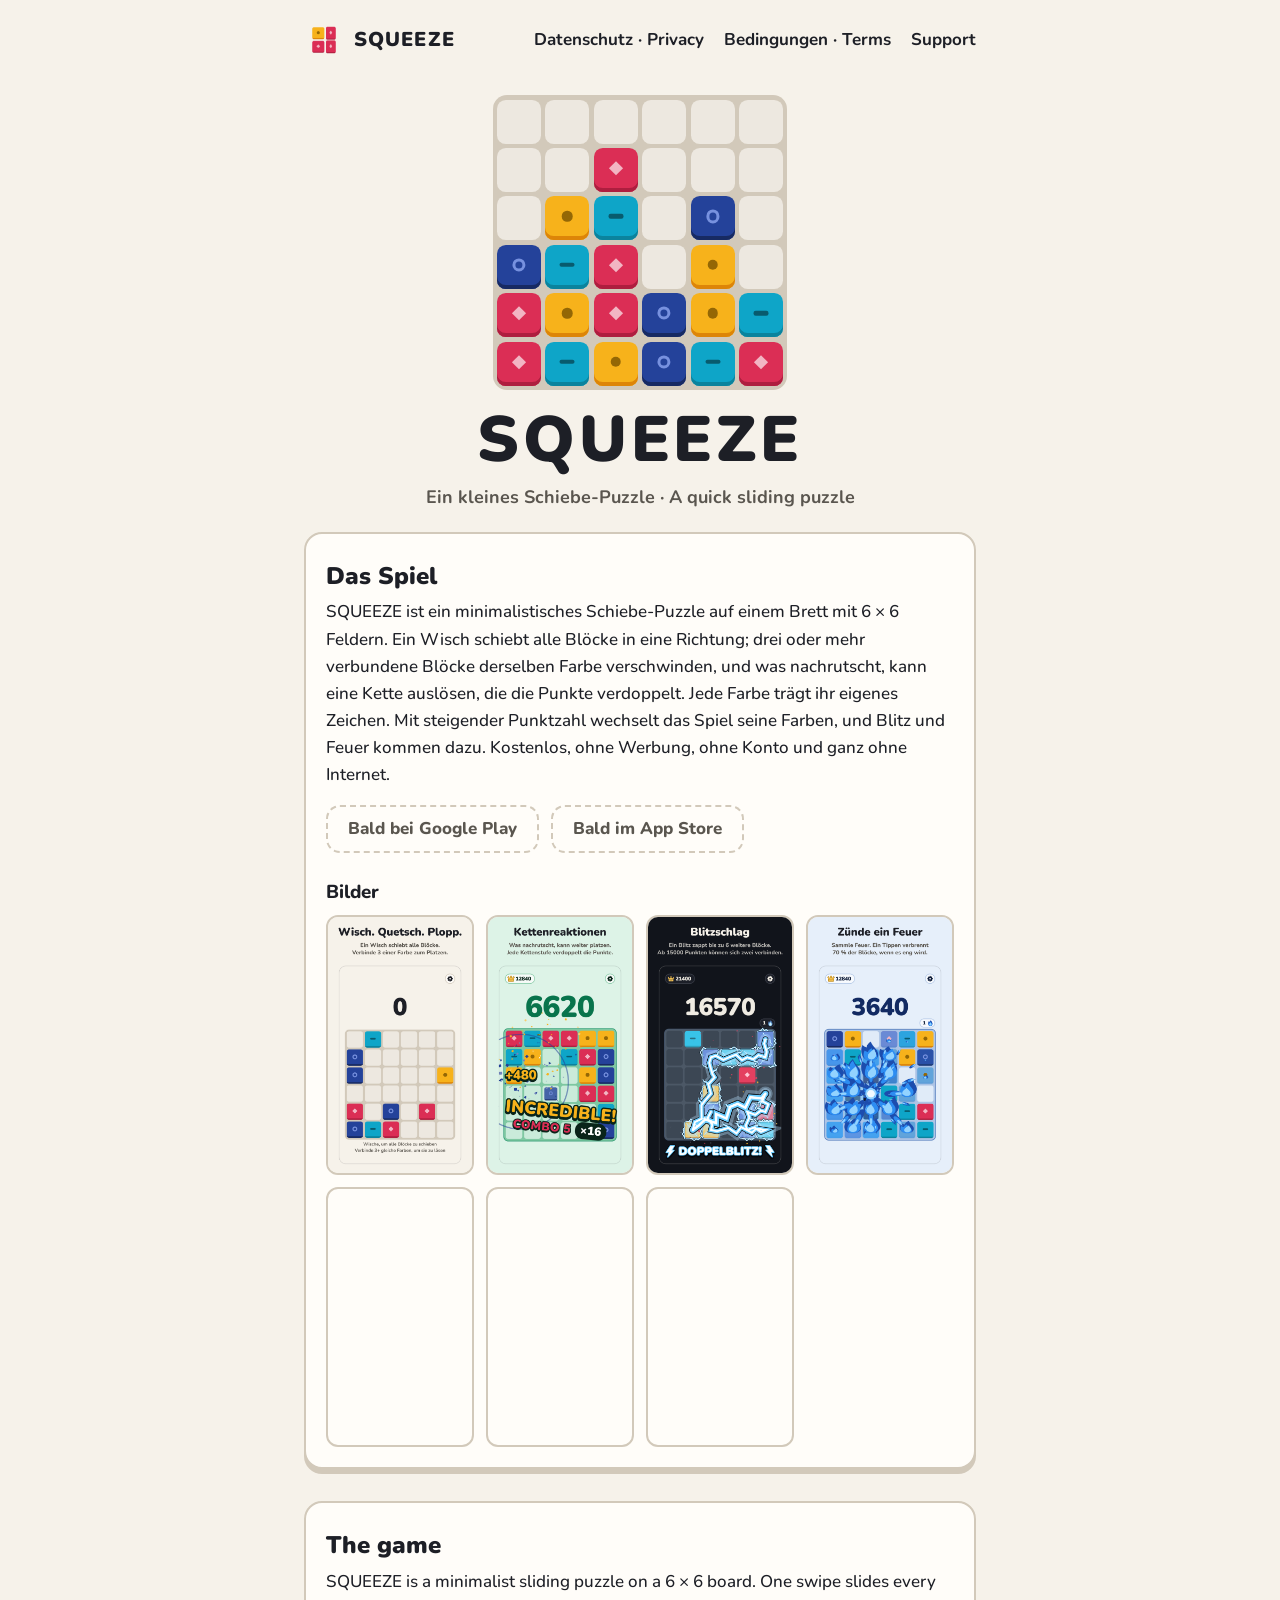
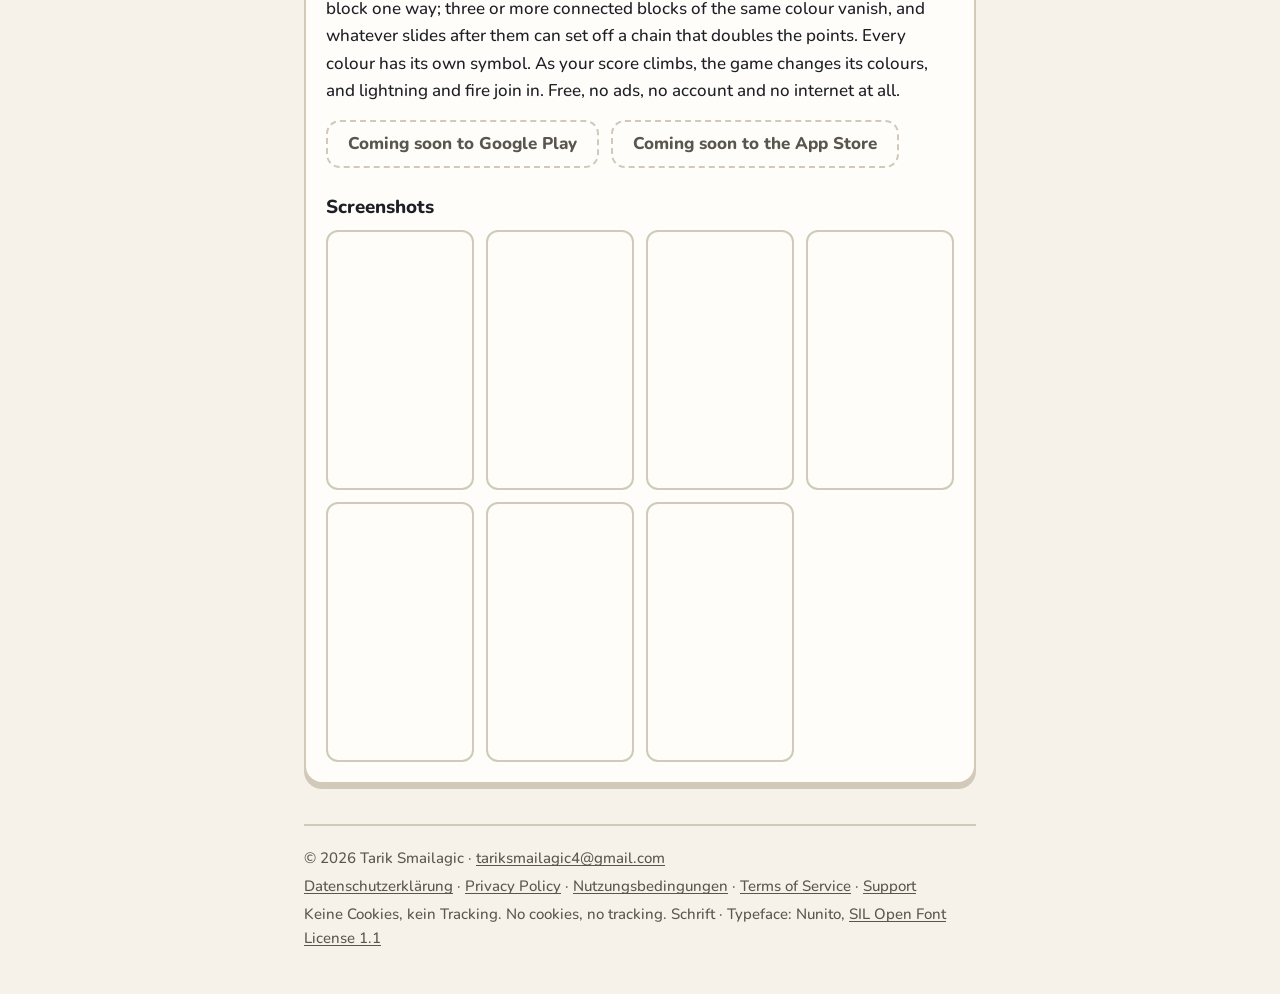
==== index.html @ d1b1b98c "SQUEEZE website: landing page, privacy policy, terms, support Generated by tool/gen_site.dart in the" ====
<!doctype html>
<html lang="de">
<head>
<meta charset="utf-8">
<meta name="viewport" content="width=device-width, initial-scale=1">
<meta http-equiv="Content-Security-Policy" content="default-src 'self'; script-src 'none'; object-src 'none'; base-uri 'none'; form-action 'none'">
<meta name="referrer" content="no-referrer">
<meta name="color-scheme" content="light dark">
<meta name="theme-color" content="#F6F2EA" media="(prefers-color-scheme: light)">
<meta name="theme-color" content="#11141B" media="(prefers-color-scheme: dark)">
<title>SQUEEZE – Ein kleines Schiebe-Puzzle · A quick sliding puzzle</title>
<meta name="description" content="SQUEEZE is a minimalist sliding puzzle on a 6 × 6 board. One swipe slides every block one way; three or more connected blocks of the same colour vanish, and whatever slides after them can set off a chain that doubles the points. Every colour has its own symbol. As your score climbs, the game changes its colours, and lightning and fire join in. Free, no ads, no account and no internet at all.">
<link rel="canonical" href="https://sma1laga.github.io/squeeze-game/">
<link rel="icon" type="image/png" sizes="512x512" href="icon-512.png">
<link rel="apple-touch-icon" href="apple-touch-icon.png">
<link rel="stylesheet" href="style.css">
</head>
<body>
<a class="skip" href="#main">Zum Inhalt <span lang="en">· Skip to content</span></a>
<div class="wrap">
<header class="top">
<a class="brand" href="./"><img src="icon-512.png" alt="" width="40" height="40"><span>SQUEEZE</span></a>
<nav class="pages" aria-label="Seiten · Pages">
<a href="privacy.html">Datenschutz <span lang="en">· Privacy</span></a>
<a href="terms.html">Bedingungen <span lang="en">· Terms</span></a>
<a href="support.html">Support</a>
</nav>
</header>
<main id="main">
<section class="hero">
<div class="board" aria-hidden="true"><i></i><i></i><i></i><i></i><i></i><i></i><i></i><i></i><i class="b1"></i><i></i><i></i><i></i><i></i><i class="b0"></i><i class="b3"></i><i></i><i class="b2"></i><i></i><i class="b2"></i><i class="b3"></i><i class="b1"></i><i></i><i class="b0"></i><i></i><i class="b1"></i><i class="b0"></i><i class="b1"></i><i class="b2"></i><i class="b0"></i><i class="b3"></i><i class="b1"></i><i class="b3"></i><i class="b0"></i><i class="b2"></i><i class="b3"></i><i class="b1"></i></div>
<h1>SQUEEZE</h1>
<p class="tagline"><span lang="de">Ein kleines Schiebe-Puzzle</span> · <span lang="en">A quick sliding puzzle</span></p>
</section>
<section id="de" lang="de" class="card">
<h2>Das Spiel</h2>
<p>SQUEEZE ist ein minimalistisches Schiebe-Puzzle auf einem Brett mit 6 × 6 Feldern. Ein Wisch schiebt alle Blöcke in eine Richtung; drei oder mehr verbundene Blöcke derselben Farbe verschwinden, und was nachrutscht, kann eine Kette auslösen, die die Punkte verdoppelt. Jede Farbe trägt ihr eigenes Zeichen. Mit steigender Punktzahl wechselt das Spiel seine Farben, und Blitz und Feuer kommen dazu. Kostenlos, ohne Werbung, ohne Konto und ganz ohne Internet.</p>
<ul class="stores">
<li><span class="store soon">Bald bei Google Play</span></li>
<li><span class="store soon">Bald im App Store</span></li>
</ul>
<h3>Bilder</h3>
<ul class="shots">
<li><img src="img/de/01_start.png" width="1080" height="1920" loading="lazy" decoding="async" alt="SQUEEZE: Wischen und Blöcke verbinden"></li>
<li><img src="img/de/02_combo.png" width="1080" height="1920" loading="lazy" decoding="async" alt="SQUEEZE: Eine Kettenreaktion"></li>
<li><img src="img/de/03_lightning.png" width="1080" height="1920" loading="lazy" decoding="async" alt="SQUEEZE: Ein Blitz"></li>
<li><img src="img/de/04_fire.png" width="1080" height="1920" loading="lazy" decoding="async" alt="SQUEEZE: Ein Feuer"></li>
<li><img src="img/de/05_stage.png" width="1080" height="1920" loading="lazy" decoding="async" alt="SQUEEZE: Eine der Farbstufen"></li>
<li><img src="img/de/06_skins.png" width="1080" height="1920" loading="lazy" decoding="async" alt="SQUEEZE: Blöcke aus Jade, Gold und Diamant"></li>
<li><img src="img/de/07_record.png" width="1080" height="1920" loading="lazy" decoding="async" alt="SQUEEZE: Ein neuer Rekord"></li>
</ul>
</section>
<section id="en" lang="en" class="card">
<h2>The game</h2>
<p>SQUEEZE is a minimalist sliding puzzle on a 6 × 6 board. One swipe slides every block one way; three or more connected blocks of the same colour vanish, and whatever slides after them can set off a chain that doubles the points. Every colour has its own symbol. As your score climbs, the game changes its colours, and lightning and fire join in. Free, no ads, no account and no internet at all.</p>
<ul class="stores">
<li><span class="store soon">Coming soon to Google Play</span></li>
<li><span class="store soon">Coming soon to the App Store</span></li>
</ul>
<h3>Screenshots</h3>
<ul class="shots">
<li><img src="img/en/01_start.png" width="1080" height="1920" loading="lazy" decoding="async" alt="SQUEEZE: Swiping and connecting"></li>
<li><img src="img/en/02_combo.png" width="1080" height="1920" loading="lazy" decoding="async" alt="SQUEEZE: A chain reaction"></li>
<li><img src="img/en/03_lightning.png" width="1080" height="1920" loading="lazy" decoding="async" alt="SQUEEZE: Lightning"></li>
<li><img src="img/en/04_fire.png" width="1080" height="1920" loading="lazy" decoding="async" alt="SQUEEZE: A fire"></li>
<li><img src="img/en/05_stage.png" width="1080" height="1920" loading="lazy" decoding="async" alt="SQUEEZE: One of the looks"></li>
<li><img src="img/en/06_skins.png" width="1080" height="1920" loading="lazy" decoding="async" alt="SQUEEZE: Blocks of jade, gold and diamond"></li>
<li><img src="img/en/07_record.png" width="1080" height="1920" loading="lazy" decoding="async" alt="SQUEEZE: A new best score"></li>
</ul>
</section>
</main>
<footer class="foot">
<p>© 2026 Tarik Smailagic · <a href="mailto:tariksmailagic4@gmail.com">tariksmailagic4@gmail.com</a></p>
<p><a href="privacy.html">Datenschutzerklärung</a> · <a href="privacy.html#en" lang="en">Privacy Policy</a> · <a href="terms.html">Nutzungsbedingungen</a> · <a href="terms.html#en" lang="en">Terms of Service</a> · <a href="support.html">Support</a></p>
<p>Keine Cookies, kein Tracking. <span lang="en">No cookies, no tracking.</span> Schrift <span lang="en">· Typeface</span>: Nunito, <a href="fonts/OFL.txt">SIL Open Font License 1.1</a></p>
</footer>
</div>
</body>
</html>
---- style.css ----
/* SQUEEZE website. Generated by tool/gen_site.dart; do not edit. */
@font-face{font-family:"Nunito";src:url("fonts/Nunito-Variable.ttf") format("truetype");font-weight:200 1000;font-style:normal;font-display:swap}
:root{color-scheme:light dark;--paper:#F6F2EA;--ink:#1D1F26;--secondary:#5A564F;--accent:#DB2E55;--accent-text:#B0213F;--card:#FFFDF9;--card-edge:#D2C9BA;--tray:#D2C9BA;--well:#EDE8E0;--button-fill:#1D1F26;--button-label:#F6F2EA;--b0:#F7B21B;--l0:#DD8508;--g0:#946705;--b1:#DB2E55;--l1:#AE1E3F;--g1:#F2B5C3;--b2:#24429A;--l2:#172A63;--g2:#7791DF;--b3:#0EA5C8;--l3:#0B839D;--g3:#085B6E}
@media (prefers-color-scheme:dark){:root{--paper:#11141B;--ink:#EFEBE2;--secondary:#A7ABB4;--accent:#EF546D;--accent-text:#F37987;--card:#1C1F28;--card-edge:#3E424D;--tray:#2E313B;--well:#191C24;--button-fill:#EFEBE2;--button-label:#11141B;--b0:#FEB92B;--l0:#E48B1A;--g0:#986B0F;--b1:#E44060;--l1:#B42D47;--g1:#FFC6D4;--b2:#3A60C9;--l2:#2F488D;--g2:#97B2FF;--b3:#38C3E8;--l3:#2E9DB9;--g3:#276F82}}
*,*::before,*::after{box-sizing:border-box}
html{-webkit-text-size-adjust:100%;text-size-adjust:100%}
body{margin:0;background:var(--paper);color:var(--ink);font-family:"Nunito",system-ui,sans-serif;font-weight:500;font-size:1.0625rem;line-height:1.6;overflow-wrap:break-word}
.wrap{max-width:44rem;margin:0 auto;padding:0 1rem}
a{color:var(--accent-text);text-decoration-thickness:.08em;text-underline-offset:.15em}
a:focus-visible{outline:3px solid var(--accent);outline-offset:3px;border-radius:4px}
.skip{position:absolute;left:-9999px;top:0}
.skip:focus{left:1rem;top:1rem;z-index:1;background:var(--card);color:var(--ink);padding:.5rem 1rem;border:2px solid var(--card-edge);border-radius:8px}
.top{display:flex;flex-wrap:wrap;align-items:center;justify-content:space-between;gap:.25rem 1.25rem;padding:1rem 0 .5rem}
.brand{display:inline-flex;align-items:center;gap:.6rem;min-height:44px;color:var(--ink);text-decoration:none;font-weight:900;font-size:1.25rem;letter-spacing:.06em}
.brand img{border-radius:22%}
.pages{display:flex;flex-wrap:wrap;gap:0 1.25rem}
.pages a{display:inline-block;padding:.625rem 0;color:var(--ink);font-weight:700;text-decoration:none}
.pages a:hover,.pages a[aria-current="page"]{color:var(--accent-text);text-decoration:underline}
h1,h2,h3,h4{line-height:1.2;color:var(--ink)}
h1{font-weight:900;font-size:clamp(1.75rem,6vw,2.5rem);margin:1rem 0 .5rem}
h2{font-weight:900;font-size:1.5rem;margin:.75rem 0 .25rem}
h3{font-weight:800;font-size:1.175rem;margin:1.75rem 0 .25rem}
h4{font-weight:800;font-size:1.0625rem;margin:1.25rem 0 .125rem}
h1 .other{color:var(--secondary);font-weight:800}
.langs{display:flex;gap:1.25rem;margin:0 0 1rem}
.langs a{display:inline-block;padding:.625rem 0;font-weight:700}
.card{background:var(--card);border:2px solid var(--card-edge);border-radius:18px;box-shadow:0 5px 0 var(--card-edge);padding:1rem 1.25rem 1.25rem;margin:1.25rem 0 2rem}
.updated{color:var(--secondary);margin:0 0 .5rem}
.toc ol{margin:.25rem 0 0;padding-left:1.5rem;columns:2 13rem;column-gap:2rem}
.toc li{break-inside:avoid}
p,ul{margin:.5rem 0}
ul{padding-left:1.25rem}
li{margin:.125rem 0}
.hero{text-align:center;padding:.5rem 0 0}
.hero h1{font-size:clamp(2.5rem,12vw,4rem);letter-spacing:.06em;margin:.75rem 0 0}
.tagline{color:var(--secondary);font-weight:700;font-size:1.125rem;margin:.25rem 0 1rem}
.board{--cell:min(11vw,44px);--gap:calc(var(--cell)*.1);display:inline-grid;grid-template-columns:repeat(6,var(--cell));gap:var(--gap);padding:var(--gap);margin:1rem auto 0;background:var(--tray);border-radius:calc(var(--cell)*.32)}
.board i{position:relative;display:block;width:var(--cell);height:var(--cell);border-radius:calc(var(--cell)*.2);background:var(--well)}
.board i::after{content:"";position:absolute;left:50%;top:calc(50% - var(--cell)*.045);transform:translate(-50%,-50%)}
.board .b0{background:var(--b0);box-shadow:inset 0 calc(var(--cell)*-.09) 0 var(--l0)}
.board .b1{background:var(--b1);box-shadow:inset 0 calc(var(--cell)*-.09) 0 var(--l1)}
.board .b2{background:var(--b2);box-shadow:inset 0 calc(var(--cell)*-.09) 0 var(--l2)}
.board .b3{background:var(--b3);box-shadow:inset 0 calc(var(--cell)*-.09) 0 var(--l3)}
.board .b0::after{width:calc(var(--cell)*.24);height:calc(var(--cell)*.24);border-radius:50%;background:var(--g0)}
.board .b1::after{width:calc(var(--cell)*.22);height:calc(var(--cell)*.22);background:var(--g1);transform:translate(-50%,-50%) rotate(45deg)}
.board .b2::after{width:calc(var(--cell)*.3);height:calc(var(--cell)*.3);border-radius:50%;border:calc(var(--cell)*.07) solid var(--g2)}
.board .b3::after{width:calc(var(--cell)*.34);height:calc(var(--cell)*.1);border-radius:calc(var(--cell)*.05);background:var(--g3)}
.stores{list-style:none;padding:0;margin:1rem 0 .25rem;display:flex;flex-wrap:wrap;gap:.75rem}
.stores li{margin:0}
.store{display:inline-flex;align-items:center;min-height:48px;padding:.5rem 1.25rem;border-radius:14px;font-weight:800}
a.store{background:var(--button-fill);color:var(--button-label);text-decoration:none}
.store.soon{border:2px dashed var(--card-edge);color:var(--secondary)}
.shots{list-style:none;padding:0;margin:.75rem 0 0;display:grid;grid-template-columns:repeat(auto-fill,minmax(8.5rem,1fr));gap:.75rem}
.shots li{margin:0}
.shots img{display:block;width:100%;height:auto;border-radius:12px;border:2px solid var(--card-edge)}
.faq h4{margin-top:1.25rem}
.foot{color:var(--secondary);font-size:.9375rem;border-top:2px solid var(--card-edge);margin-top:2.5rem;padding:1rem 0 2.5rem}
.foot p{margin:.25rem 0}
.foot a{color:inherit}
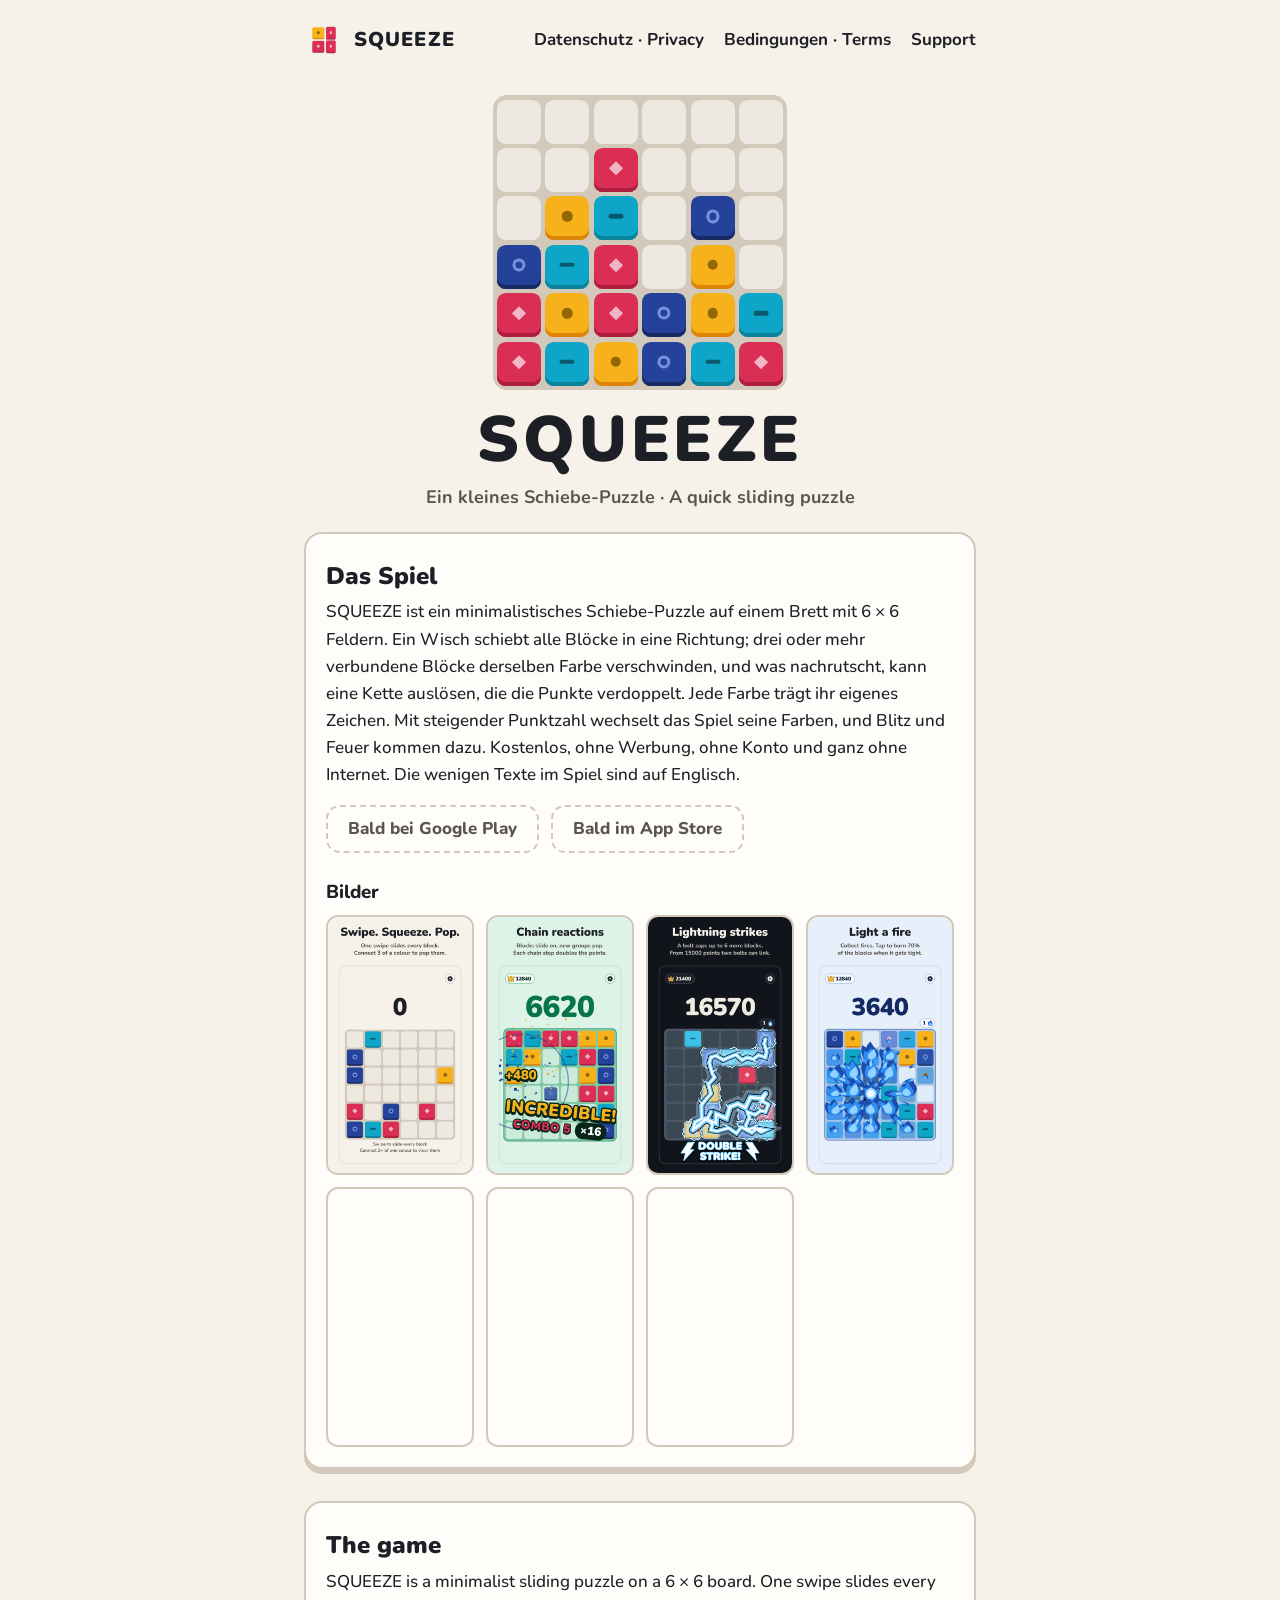
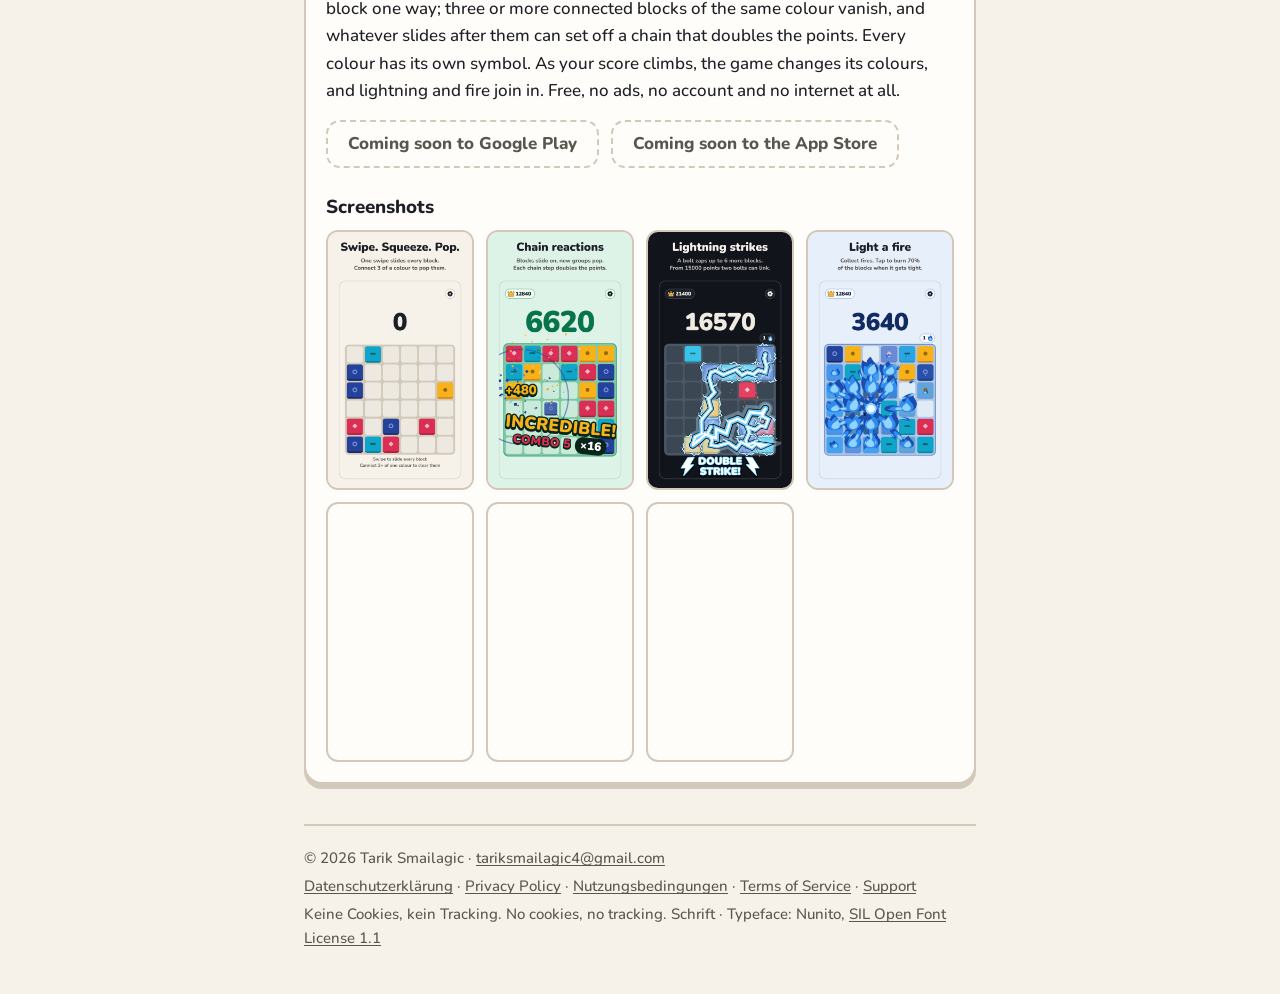
==== commit 124ad2d2: "Game English only: English screenshots on both pages, legal labels The German page now shows the Eng" ====
--- a/index.html
+++ b/index.html
@@ -34,20 +34,20 @@
 </section>
 <section id="de" lang="de" class="card">
 <h2>Das Spiel</h2>
-<p>SQUEEZE ist ein minimalistisches Schiebe-Puzzle auf einem Brett mit 6 × 6 Feldern. Ein Wisch schiebt alle Blöcke in eine Richtung; drei oder mehr verbundene Blöcke derselben Farbe verschwinden, und was nachrutscht, kann eine Kette auslösen, die die Punkte verdoppelt. Jede Farbe trägt ihr eigenes Zeichen. Mit steigender Punktzahl wechselt das Spiel seine Farben, und Blitz und Feuer kommen dazu. Kostenlos, ohne Werbung, ohne Konto und ganz ohne Internet.</p>
+<p>SQUEEZE ist ein minimalistisches Schiebe-Puzzle auf einem Brett mit 6 × 6 Feldern. Ein Wisch schiebt alle Blöcke in eine Richtung; drei oder mehr verbundene Blöcke derselben Farbe verschwinden, und was nachrutscht, kann eine Kette auslösen, die die Punkte verdoppelt. Jede Farbe trägt ihr eigenes Zeichen. Mit steigender Punktzahl wechselt das Spiel seine Farben, und Blitz und Feuer kommen dazu. Kostenlos, ohne Werbung, ohne Konto und ganz ohne Internet. Die wenigen Texte im Spiel sind auf Englisch.</p>
 <ul class="stores">
 <li><span class="store soon">Bald bei Google Play</span></li>
 <li><span class="store soon">Bald im App Store</span></li>
 </ul>
 <h3>Bilder</h3>
 <ul class="shots">
-<li><img src="img/de/01_start.png" width="1080" height="1920" loading="lazy" decoding="async" alt="SQUEEZE: Wischen und Blöcke verbinden"></li>
-<li><img src="img/de/02_combo.png" width="1080" height="1920" loading="lazy" decoding="async" alt="SQUEEZE: Eine Kettenreaktion"></li>
-<li><img src="img/de/03_lightning.png" width="1080" height="1920" loading="lazy" decoding="async" alt="SQUEEZE: Ein Blitz"></li>
-<li><img src="img/de/04_fire.png" width="1080" height="1920" loading="lazy" decoding="async" alt="SQUEEZE: Ein Feuer"></li>
-<li><img src="img/de/05_stage.png" width="1080" height="1920" loading="lazy" decoding="async" alt="SQUEEZE: Eine der Farbstufen"></li>
-<li><img src="img/de/06_skins.png" width="1080" height="1920" loading="lazy" decoding="async" alt="SQUEEZE: Blöcke aus Jade, Gold und Diamant"></li>
-<li><img src="img/de/07_record.png" width="1080" height="1920" loading="lazy" decoding="async" alt="SQUEEZE: Ein neuer Rekord"></li>
+<li><img src="img/en/01_start.png" width="1080" height="1920" loading="lazy" decoding="async" alt="SQUEEZE: Wischen und Blöcke verbinden"></li>
+<li><img src="img/en/02_combo.png" width="1080" height="1920" loading="lazy" decoding="async" alt="SQUEEZE: Eine Kettenreaktion"></li>
+<li><img src="img/en/03_lightning.png" width="1080" height="1920" loading="lazy" decoding="async" alt="SQUEEZE: Ein Blitz"></li>
+<li><img src="img/en/04_fire.png" width="1080" height="1920" loading="lazy" decoding="async" alt="SQUEEZE: Ein Feuer"></li>
+<li><img src="img/en/05_stage.png" width="1080" height="1920" loading="lazy" decoding="async" alt="SQUEEZE: Eine der Farbstufen"></li>
+<li><img src="img/en/06_skins.png" width="1080" height="1920" loading="lazy" decoding="async" alt="SQUEEZE: Blöcke aus Jade, Gold und Diamant"></li>
+<li><img src="img/en/07_record.png" width="1080" height="1920" loading="lazy" decoding="async" alt="SQUEEZE: Ein neuer Rekord"></li>
 </ul>
 </section>
 <section id="en" lang="en" class="card">
